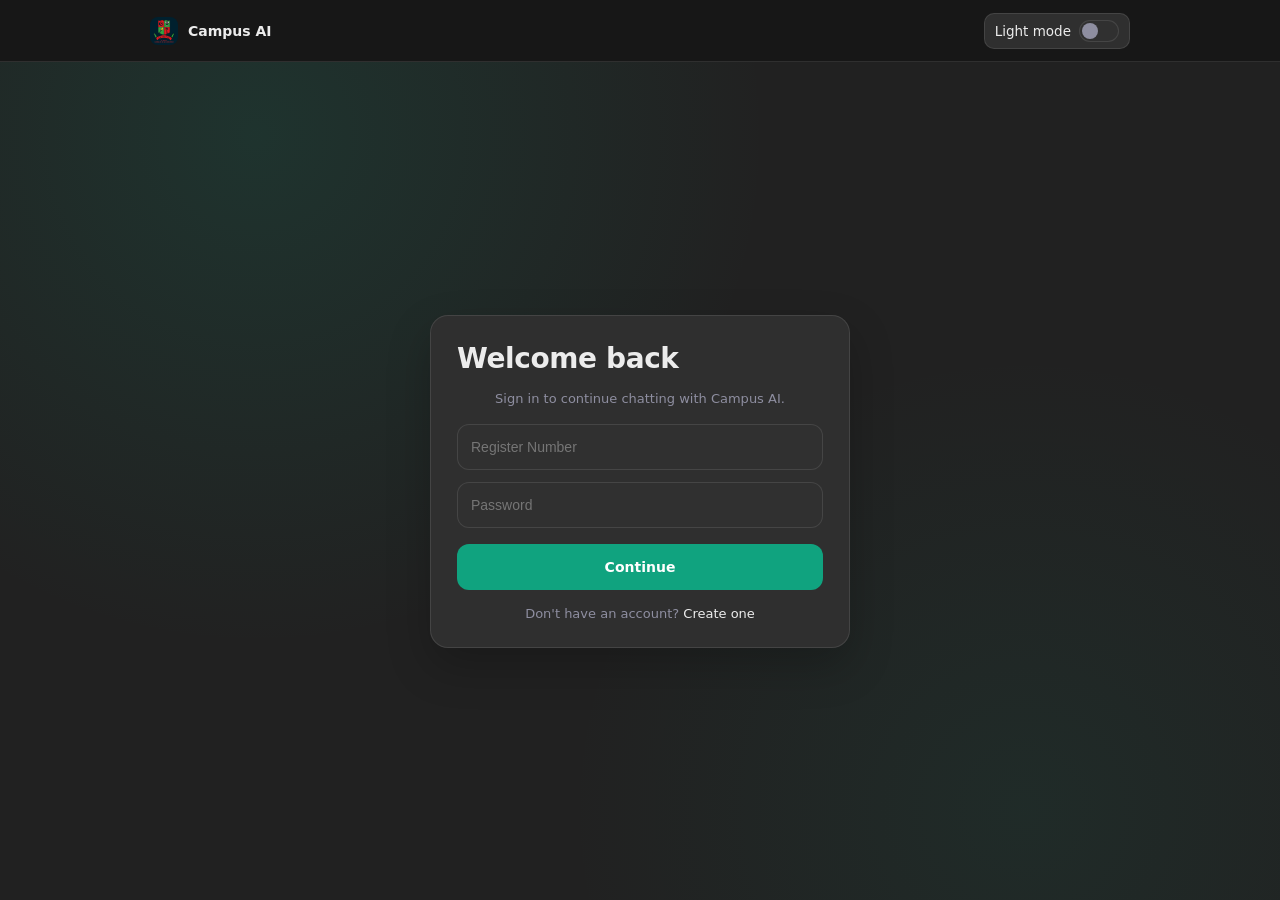
==== admin.html @ 71eab0e8 "Add files via upload" ====
<!DOCTYPE html>
<html lang="en" data-theme="dark">
<head>
  <meta charset="UTF-8" />
  <meta name="viewport" content="width=device-width, initial-scale=1.0" />
  <meta name="theme-color" id="theme-color-meta" content="#212121" />
  <title>Admin - Campus AI</title>
  <link rel="icon" href="clg_logo.png" type="image/png" />
  <link rel="stylesheet" href="style.css" />
  <link rel="stylesheet" href="auth.css" />
  <style>
    .admin-wrap { max-width: 960px; margin: 0 auto; padding: 1rem 1.5rem 3rem; }
    .admin-nav { display: flex; flex-wrap: wrap; gap: 0.5rem; margin: 1rem 0 1.5rem; }
    .admin-nav button { padding: 0.45rem 0.85rem; border-radius: 8px; border: 1px solid var(--border, #444); background: var(--bg-elevated, #2a2a2a); color: inherit; cursor: pointer; }
    .admin-nav button.active { border-color: var(--accent, #6cf); }
    .panel { display: none; }
    .panel.active { display: block; }
    .admin-wrap table { width: 100%; border-collapse: collapse; font-size: 0.9rem; }
    .admin-wrap th, .admin-wrap td { border: 1px solid var(--border, #444); padding: 0.35rem 0.5rem; text-align: left; }
    .admin-wrap textarea { width: 100%; min-height: 220px; font-family: ui-monospace, monospace; font-size: 0.8rem; }
    .row-actions { display: flex; gap: 0.35rem; flex-wrap: wrap; }
    .row-actions button { font-size: 0.75rem; padding: 0.25rem 0.5rem; }
    .stat-grid { display: grid; grid-template-columns: repeat(auto-fill, minmax(140px, 1fr)); gap: 0.75rem; margin: 1rem 0; }
    .stat-card { padding: 0.75rem; border-radius: 8px; border: 1px solid var(--border, #444); }
    .muted { opacity: 0.85; font-size: 0.85rem; }
  </style>
</head>
<body class="auth-page">
  <header class="auth-topbar">
    <div class="auth-topbar-inner">
      <div class="auth-brand">
        <img src="clg_logo.png" alt="" onerror="this.style.display='none'" />
        <span>Campus AI — Admin</span>
      </div>
      <div class="dd-row">
        <button type="button" id="logout-btn" class="auth-link-btn" style="background:transparent;border:1px solid var(--border,#444);color:inherit;padding:0.35rem 0.75rem;border-radius:8px;cursor:pointer;">Log out</button>
      </div>
    </div>
  </header>

  <main class="admin-wrap">
    <p class="muted">Manage students, semesters, academic calendar (day order / holidays), and timetable text stored in Postgres.</p>

    <nav class="admin-nav" id="admin-nav">
      <button type="button" data-panel="dash" class="active">Dashboard</button>
      <button type="button" data-panel="students">Students</button>
      <button type="button" data-panel="semesters">Semesters</button>
      <button type="button" data-panel="calendar">Calendar</button>
      <button type="button" data-panel="timetable">Timetable</button>
    </nav>

    <section id="panel-dash" class="panel active">
      <h2>Dashboard</h2>
      <div class="stat-grid" id="stats-grid"></div>
      <p class="muted" id="stats-err"></p>
    </section>

    <section id="panel-students" class="panel">
      <h2>Students</h2>
      <input type="search" id="student-q" placeholder="Search register no / name / dept" style="width:100%;max-width:320px;margin:0.5rem 0;padding:0.5rem;" />
      <button type="button" id="student-search-btn">Search</button>
      <div style="overflow-x:auto;margin-top:0.75rem;">
        <table id="students-table"><thead><tr><th>ID</th><th>Reg</th><th>Name</th><th>Dept</th><th>Yr</th><th>Active</th><th>Actions</th></tr></thead><tbody></tbody></table>
      </div>
    </section>

    <section id="panel-semesters" class="panel">
      <h2>Semesters</h2>
      <form id="semester-form" style="display:grid;gap:0.5rem;max-width:420px;margin:0.75rem 0;">
        <input name="name" placeholder="Name" required />
        <input name="start_date" type="date" required />
        <input name="start_day_order" type="number" min="1" max="6" placeholder="Start day order (1–6)" required />
        <input name="total_day_orders" type="number" min="1" max="10" value="6" />
        <button type="submit">Add semester</button>
      </form>
      <div style="overflow-x:auto;">
        <table id="semesters-table"><thead><tr><th>ID</th><th>Name</th><th>Start</th><th>DO start</th><th>Total</th><th></th></tr></thead><tbody></tbody></table>
      </div>
    </section>

    <section id="panel-calendar" class="panel">
      <h2>Calendar overrides</h2>
      <p class="muted">Rows here override <code>rr.txt</code> for that date. Use holidays and day orders 1–6.</p>
      <div style="display:flex;flex-wrap:wrap;gap:0.5rem;align-items:end;margin:0.75rem 0;">
        <label>From <input type="date" id="cal-from" /></label>
        <label>To <input type="date" id="cal-to" /></label>
        <button type="button" id="cal-load">Load range</button>
      </div>
      <div style="overflow-x:auto;">
        <table id="calendar-table"><thead><tr><th>Date</th><th>Holiday</th><th>Day order</th><th>Note</th><th></th></tr></thead><tbody></tbody></table>
      </div>
      <h3>Add / update day</h3>
      <form id="cal-one-form" style="display:grid;gap:0.5rem;max-width:420px;">
        <input name="entry_date" type="date" required />
        <label><input type="checkbox" name="is_holiday" /> Holiday (no day order)</label>
        <input name="day_order" type="number" min="1" max="6" placeholder="Day order 1–6 if not holiday" />
        <input name="note" placeholder="Note (optional)" />
        <button type="submit">Save day</button>
      </form>
    </section>

    <section id="panel-timetable" class="panel">
      <h2>Timetable document</h2>
      <p class="muted">Large text used for chatbot timetable chunks (stored in DB). Leave empty to fall back to server <code>rr.txt</code> file.</p>
      <button type="button" id="tt-load">Load current</button>
      <textarea id="tt-body" style="margin-top:0.75rem;"></textarea>
      <button type="button" id="tt-save" style="margin-top:0.5rem;">Save timetable</button>
      <p class="muted" id="tt-msg"></p>
    </section>
  </main>

  <script src="admin.js"></script>
</body>
</html>
---- style.css ----
/* Campus AI - full ChatGPT-inspired theme */
:root {
  --font: -apple-system, BlinkMacSystemFont, "Segoe UI", system-ui, Helvetica, Arial, sans-serif;
  --bg: #212121;
  --bg-header: #171717;
  --bg-panel: #2f2f2f;
  --bg-panel-2: #303030;
  --bg-chip: #2b2b2b;
  --bg-hover: rgba(255, 255, 255, 0.08);
  --bg-err: rgba(239, 68, 68, 0.1);
  --tx: #ececec;
  --tx-2: #b4b4b4;
  --tx-3: #8e8ea0;
  --bd: rgba(255, 255, 255, 0.1);
  --bd-strong: rgba(255, 255, 255, 0.16);
  --ac: #10a37f;
  --ac-h: #0d8f6e;
  --ac-glow: rgba(16, 163, 127, 0.2);
  --header-h: 56px;
  --chat-max: 760px;
  --ease: cubic-bezier(0.4, 0, 0.2, 1);
}

[data-theme="light"] {
  --bg: #f7f7f8;
  --bg-header: #ffffff;
  --bg-panel: #ffffff;
  --bg-panel-2: #f4f4f5;
  --bg-chip: #efeff1;
  --bg-hover: rgba(0, 0, 0, 0.06);
  --bg-err: rgba(239, 68, 68, 0.08);
  --tx: #111111;
  --tx-2: #4f4f5f;
  --tx-3: #6e6e80;
  --bd: rgba(0, 0, 0, 0.1);
  --bd-strong: rgba(0, 0, 0, 0.16);
}

*,
*::before,
*::after {
  box-sizing: border-box;
  margin: 0;
  padding: 0;
}

html,
body {
  height: 100%;
  background: var(--bg);
}

body {
  font-family: var(--font);
  color: var(--tx);
  overflow: hidden;
  -webkit-font-smoothing: antialiased;
  -webkit-tap-highlight-color: transparent;
}

button {
  border: none;
  background: none;
  color: inherit;
  cursor: pointer;
  font-family: inherit;
}

img {
  display: block;
}

textarea {
  font-family: inherit;
}

#splash {
  position: fixed;
  inset: 0;
  z-index: 9999;
  display: grid;
  place-items: center;
  background: var(--bg);
  transition: opacity 0.35s var(--ease), visibility 0.35s var(--ease);
}

#splash.gone {
  opacity: 0;
  visibility: hidden;
  pointer-events: none;
}

.splash-body {
  display: flex;
  flex-direction: column;
  align-items: center;
  gap: 8px;
}

.splash-logo-wrap {
  position: relative;
  width: 68px;
  height: 68px;
  display: grid;
  place-items: center;
}

.splash-logo {
  width: 46px;
  height: 46px;
  border-radius: 12px;
}

.splash-ring {
  position: absolute;
  inset: 0;
  border-radius: 999px;
  border: 2px solid transparent;
  border-top-color: var(--ac);
  animation: spin 1s linear infinite;
}

@keyframes spin {
  to { transform: rotate(360deg); }
}

.splash-title { font-size: 18px; font-weight: 700; }
.splash-sub { font-size: 13px; color: var(--tx-3); }

.app {
  display: flex;
  flex-direction: column;
  height: 100dvh;
}

.header {
  height: calc(var(--header-h) + env(safe-area-inset-top, 0px));
  padding: env(safe-area-inset-top, 0px) 12px 0;
  border-bottom: 1px solid var(--bd);
  background: var(--bg-header);
  display: flex;
  align-items: center;
  justify-content: space-between;
  position: relative;
}

.header-brand {
  position: absolute;
  left: 50%;
  transform: translateX(-50%);
  display: flex;
  align-items: center;
  gap: 10px;
}

.header-logo {
  width: 30px;
  height: 30px;
  border-radius: 9px;
  object-fit: cover;
}

.header-title { font-size: 14px; font-weight: 700; line-height: 1.1; }
.header-sub { font-size: 11px; color: var(--tx-3); }

.header-actions {
  margin-left: auto;
  display: flex;
  align-items: center;
  gap: 4px;
}

.hdr-btn {
  width: 36px;
  height: 36px;
  border-radius: 10px;
  color: var(--tx-2);
  display: grid;
  place-items: center;
  transition: background 0.16s var(--ease), color 0.16s var(--ease);
}

.hdr-btn:hover { background: var(--bg-hover); color: var(--tx); }

.hdr-menu-btn {
  flex-direction: column;
  gap: 4px;
  padding: 8px;
}

.hbg {
  display: block;
  width: 18px;
  height: 2px;
  border-radius: 4px;
  background: currentColor;
  transition: transform 0.2s var(--ease), opacity 0.2s var(--ease);
}

.hdr-menu-btn.open .hbg:nth-child(1) { transform: translateY(6px) rotate(45deg); }
.hdr-menu-btn.open .hbg:nth-child(2) { opacity: 0; }
.hdr-menu-btn.open .hbg:nth-child(3) { transform: translateY(-6px) rotate(-45deg); }

.dropdown {
  position: absolute;
  top: calc(100% + 8px);
  right: 10px;
  width: 230px;
  background: var(--bg-panel);
  border: 1px solid var(--bd);
  border-radius: 14px;
  padding: 6px;
  opacity: 0;
  visibility: hidden;
  transform: translateY(-8px) scale(0.98);
  transition: opacity 0.16s var(--ease), transform 0.16s var(--ease), visibility 0.16s var(--ease);
  z-index: 20;
}

.dropdown.open {
  opacity: 1;
  visibility: visible;
  transform: translateY(0) scale(1);
}

.dd-row,
.dd-btn {
  width: 100%;
  border-radius: 10px;
  padding: 10px 12px;
  display: flex;
  align-items: center;
  justify-content: space-between;
  gap: 8px;
  font-size: 13.5px;
}

.dd-btn { color: var(--tx-2); justify-content: flex-start; }
.dd-btn:hover,
.dd-row:hover { background: var(--bg-hover); color: var(--tx); }

.dd-row-left {
  display: flex;
  align-items: center;
  gap: 8px;
}

.dd-sep {
  height: 1px;
  background: var(--bd);
  margin: 4px 0;
}

.toggle { cursor: pointer; }
.toggle input { display: none; }
.toggle-track {
  width: 40px;
  height: 22px;
  border-radius: 999px;
  background: var(--bg-panel-2);
  border: 1px solid var(--bd);
  position: relative;
  display: block;
}

.toggle-thumb {
  width: 16px;
  height: 16px;
  border-radius: 999px;
  background: var(--tx-3);
  position: absolute;
  top: 2px;
  left: 2px;
  transition: transform 0.2s var(--ease), background 0.2s var(--ease);
}

.toggle input:checked + .toggle-track {
  background: var(--ac);
  border-color: var(--ac);
}

.toggle input:checked + .toggle-track .toggle-thumb {
  transform: translateX(18px);
  background: #fff;
}

.click-away {
  position: fixed;
  inset: 0;
  display: none;
}

.click-away.on { display: block; }

.chat {
  flex: 1;
  overflow-y: auto;
  padding: 26px 16px 14px;
}

.chat-col {
  width: 100%;
  max-width: var(--chat-max);
  margin: 0 auto;
}

.welcome {
  min-height: 100%;
  display: flex;
  flex-direction: column;
  align-items: center;
  justify-content: center;
  text-align: center;
  padding: 20px 12px 48px;
}

.wlc-icon {
  width: 62px;
  height: 62px;
  border-radius: 16px;
  overflow: hidden;
  border: 1px solid var(--bd);
  margin-bottom: 16px;
}

.wlc-icon img {
  width: 100%;
  height: 100%;
  object-fit: cover;
}

.wlc-heading {
  font-size: 30px;
  letter-spacing: -0.3px;
  margin-bottom: 10px;
}

.wlc-body {
  color: var(--tx-3);
  max-width: 520px;
  margin-bottom: 26px;
}

.chips {
  display: flex;
  flex-wrap: wrap;
  justify-content: center;
  gap: 8px;
  max-width: 600px;
}

.chip {
  border: 1px solid var(--bd);
  background: var(--bg-chip);
  color: var(--tx-2);
  border-radius: 999px;
  padding: 8px 14px;
  font-size: 13px;
}

.chip:hover {
  background: var(--bg-panel-2);
  color: var(--tx);
}

.msg-wrap {
  display: flex;
  flex-direction: column;
  margin: 0 auto 20px;
}

.msg-wrap.bot { align-items: flex-start; }
.msg-wrap.user { align-items: flex-end; }

.bot-row {
  display: flex;
  gap: 12px;
  width: min(100%, 720px);
}

.bot-av {
  width: 28px;
  height: 28px;
  border-radius: 8px;
  border: 1px solid rgba(16, 163, 127, 0.34);
  background: rgba(16, 163, 127, 0.14);
  display: grid;
  place-items: center;
  overflow: hidden;
  flex-shrink: 0;
  margin-top: 2px;
}

.bot-av img {
  width: 100%;
  height: 100%;
  object-fit: cover;
}

.bot-av-icon { color: var(--ac); }

.bubble {
  font-size: 15px;
  line-height: 1.7;
  white-space: pre-wrap;
  word-wrap: break-word;
}

.msg-wrap.bot .bubble {
  max-width: 100%;
  color: var(--tx);
}

.msg-wrap.user .bubble {
  max-width: min(78%, 720px);
  border: 1px solid var(--bd);
  background: var(--bg-panel);
  border-radius: 16px;
  border-bottom-right-radius: 6px;
  padding: 11px 14px;
}

.msg-time {
  font-size: 11px;
  color: var(--tx-3);
  margin-top: 4px;
}

.msg-wrap.bot .msg-time { margin-left: 40px; }

.typing-wrap {
  display: flex;
  gap: 10px;
}

.typing-dots {
  display: flex;
  align-items: center;
  gap: 6px;
  padding: 10px 2px;
}

.td {
  width: 6px;
  height: 6px;
  border-radius: 999px;
  background: var(--tx-3);
  animation: td 1.1s ease-in-out infinite;
}

.td:nth-child(2) { animation-delay: 0.15s; }
.td:nth-child(3) { animation-delay: 0.3s; }

@keyframes td {
  0%, 100% { transform: translateY(0); opacity: 0.5; }
  50% { transform: translateY(-5px); opacity: 1; }
}

.err-bubble {
  border: 1px solid rgba(239, 68, 68, 0.28);
  background: var(--bg-err);
  border-radius: 14px;
  padding: 10px 12px;
}

.err-text {
  color: #ff9a9a;
  font-size: 13px;
  margin-bottom: 7px;
}

.retry-btn {
  font-size: 12px;
  border: 1px solid var(--bd);
  border-radius: 999px;
  padding: 5px 10px;
  display: inline-flex;
  align-items: center;
  gap: 6px;
  color: var(--tx-2);
}

.retry-btn:hover { color: var(--tx); background: var(--bg-hover); }

.footer {
  border-top: 1px solid var(--bd);
  padding: 12px 16px;
  padding-bottom: max(12px, env(safe-area-inset-bottom, 12px));
  background: linear-gradient(180deg, transparent 0%, rgba(0, 0, 0, 0.06) 100%), var(--bg);
}

.input-shell {
  max-width: var(--chat-max);
  margin: 0 auto;
  border: 1px solid var(--bd-strong);
  border-radius: 16px;
  background: var(--bg-panel);
  display: flex;
  align-items: flex-end;
  gap: 6px;
  padding: 8px 8px 8px 12px;
  transition: border-color 0.16s var(--ease), box-shadow 0.16s var(--ease);
}

.input-shell:focus-within {
  border-color: rgba(16, 163, 127, 0.5);
  box-shadow: 0 0 0 3px var(--ac-glow);
}

#msg {
  flex: 1;
  resize: none;
  border: none;
  outline: none;
  background: transparent;
  color: var(--tx);
  min-height: 24px;
  max-height: 180px;
  line-height: 1.5;
  padding: 4px 0;
}

#msg::placeholder { color: var(--tx-3); }

.inp-btn {
  width: 34px;
  height: 34px;
  border-radius: 10px;
  display: grid;
  place-items: center;
}

.mic-btn { color: var(--tx-3); }
.mic-btn:hover { color: var(--tx); background: var(--bg-hover); }
.mic-btn.on { color: #ef4444; }

.send-btn {
  background: var(--ac);
  color: #fff;
}

.send-btn:hover:not(:disabled) { background: var(--ac-h); }

.send-btn:disabled {
  background: var(--bg-chip);
  color: var(--tx-3);
  cursor: not-allowed;
}

.footer-note {
  max-width: var(--chat-max);
  margin: 8px auto 0;
  text-align: center;
  font-size: 11px;
  color: var(--tx-3);
}

@media (max-width: 820px) {
  .header-brand {
    position: static;
    transform: none;
    margin-left: 6px;
  }
  .wlc-heading { font-size: 24px; }
  .msg-wrap.user .bubble { max-width: 88%; }
}
---- auth.css ----
.auth-page {
  display: flex;
  flex-direction: column;
  min-height: 100dvh;
  background:
    radial-gradient(circle at 20% 15%, rgba(16, 163, 127, 0.14), transparent 40%),
    radial-gradient(circle at 80% 90%, rgba(16, 163, 127, 0.08), transparent 35%),
    var(--bg);
}

.auth-topbar {
  height: 62px;
  border-bottom: 1px solid var(--bd);
  background: var(--bg-header);
  display: flex;
  align-items: center;
  padding: 0 16px;
}

.auth-topbar-inner {
  width: 100%;
  max-width: 980px;
  margin: 0 auto;
  display: flex;
  align-items: center;
  justify-content: space-between;
}

.auth-topbar .dd-row {
  width: auto;
  padding: 6px 10px;
  border: 1px solid var(--bd);
  background: var(--bg-panel);
}

.auth-brand {
  display: flex;
  align-items: center;
  gap: 10px;
  font-size: 14px;
  font-weight: 700;
}

.auth-brand img {
  width: 28px;
  height: 28px;
  border-radius: 8px;
  object-fit: cover;
}

.auth-container {
  flex: 1;
  display: grid;
  place-items: center;
  padding: 28px 16px;
}

.auth-box {
  width: 100%;
  max-width: 420px;
  border: 1px solid var(--bd);
  border-radius: 18px;
  background: var(--bg-panel);
  backdrop-filter: blur(6px);
  padding: 26px;
  box-shadow: 0 18px 44px rgba(0, 0, 0, 0.22);
}

.auth-box h2 {
  font-size: 28px;
  letter-spacing: -0.4px;
  margin-bottom: 6px;
}

.auth-sub {
  color: var(--tx-3);
  margin-bottom: 18px;
  font-size: 14px;
}

.auth-box form {
  display: grid;
  gap: 12px;
}

.auth-box input {
  width: 100%;
  background: var(--bg-panel-2);
  border: 1px solid var(--bd);
  color: var(--tx);
  border-radius: 12px;
  height: 46px;
  padding: 0 13px;
  font-size: 14px;
}

.auth-box input:focus {
  outline: none;
  border-color: rgba(16, 163, 127, 0.62);
  box-shadow: 0 0 0 3px var(--ac-glow);
}

.auth-box button {
  margin-top: 4px;
  height: 46px;
  border-radius: 12px;
  background: var(--ac);
  color: #fff;
  font-weight: 600;
  font-size: 14px;
}

.auth-box button:hover { background: var(--ac-h); }

.auth-box p {
  margin-top: 16px;
  text-align: center;
  font-size: 13px;
  color: var(--tx-3);
}

.auth-box a {
  color: var(--tx);
  text-decoration: none;
}

.auth-box a:hover { text-decoration: underline; }

@media (max-width: 560px) {
  .auth-box {
    padding: 20px;
    border-radius: 16px;
  }
  .auth-box h2 { font-size: 24px; }
}
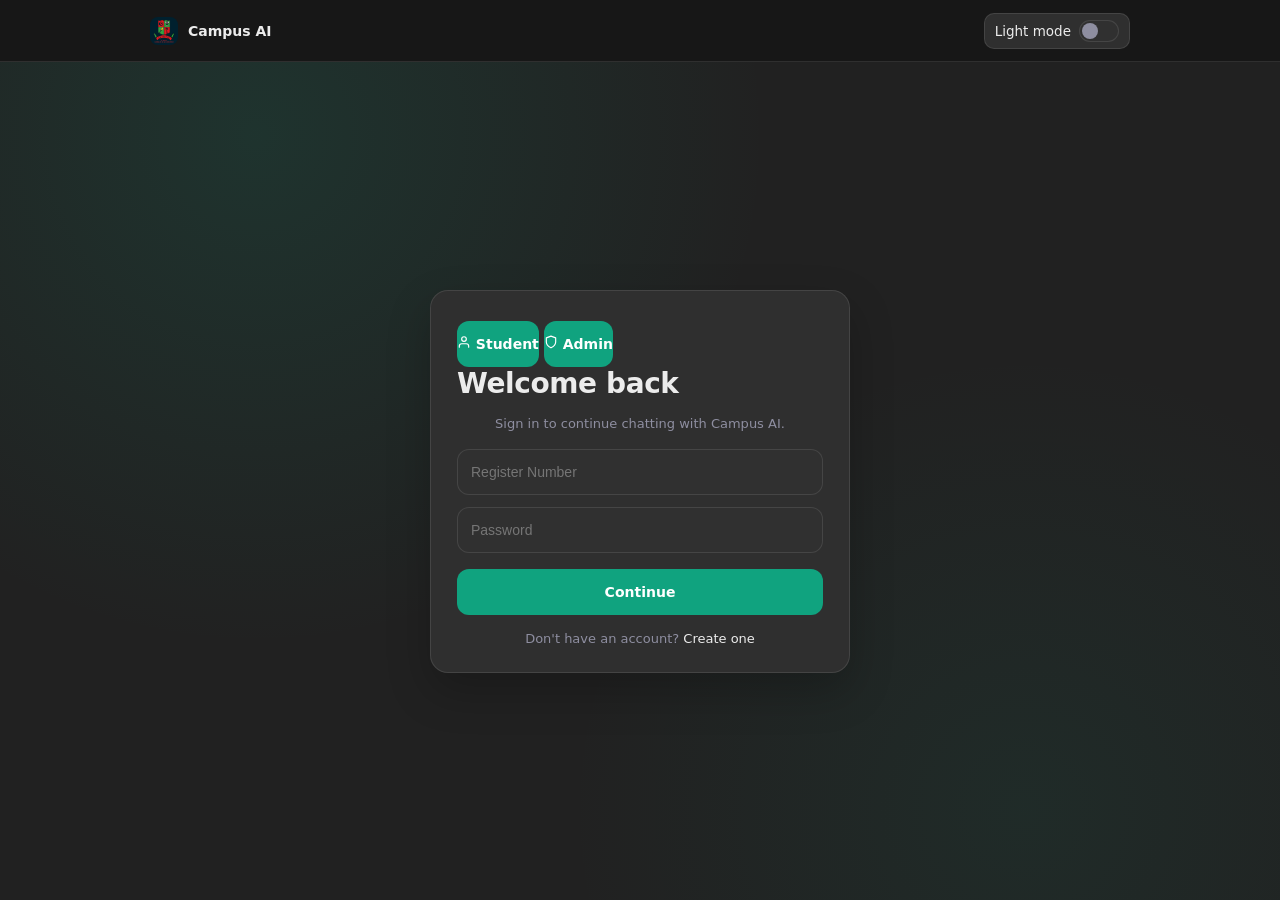
==== commit 17ac8bfb: "Add files via upload" ====
--- a/admin.html
+++ b/admin.html
@@ -1,114 +1,320 @@
-<!DOCTYPE html>
-<html lang="en" data-theme="dark">
-<head>
-  <meta charset="UTF-8" />
-  <meta name="viewport" content="width=device-width, initial-scale=1.0" />
-  <meta name="theme-color" id="theme-color-meta" content="#212121" />
-  <title>Admin - Campus AI</title>
-  <link rel="icon" href="clg_logo.png" type="image/png" />
-  <link rel="stylesheet" href="style.css" />
-  <link rel="stylesheet" href="auth.css" />
-  <style>
-    .admin-wrap { max-width: 960px; margin: 0 auto; padding: 1rem 1.5rem 3rem; }
-    .admin-nav { display: flex; flex-wrap: wrap; gap: 0.5rem; margin: 1rem 0 1.5rem; }
-    .admin-nav button { padding: 0.45rem 0.85rem; border-radius: 8px; border: 1px solid var(--border, #444); background: var(--bg-elevated, #2a2a2a); color: inherit; cursor: pointer; }
-    .admin-nav button.active { border-color: var(--accent, #6cf); }
-    .panel { display: none; }
-    .panel.active { display: block; }
-    .admin-wrap table { width: 100%; border-collapse: collapse; font-size: 0.9rem; }
-    .admin-wrap th, .admin-wrap td { border: 1px solid var(--border, #444); padding: 0.35rem 0.5rem; text-align: left; }
-    .admin-wrap textarea { width: 100%; min-height: 220px; font-family: ui-monospace, monospace; font-size: 0.8rem; }
-    .row-actions { display: flex; gap: 0.35rem; flex-wrap: wrap; }
-    .row-actions button { font-size: 0.75rem; padding: 0.25rem 0.5rem; }
-    .stat-grid { display: grid; grid-template-columns: repeat(auto-fill, minmax(140px, 1fr)); gap: 0.75rem; margin: 1rem 0; }
-    .stat-card { padding: 0.75rem; border-radius: 8px; border: 1px solid var(--border, #444); }
-    .muted { opacity: 0.85; font-size: 0.85rem; }
-  </style>
-</head>
-<body class="auth-page">
-  <header class="auth-topbar">
-    <div class="auth-topbar-inner">
-      <div class="auth-brand">
-        <img src="clg_logo.png" alt="" onerror="this.style.display='none'" />
-        <span>Campus AI — Admin</span>
-      </div>
-      <div class="dd-row">
-        <button type="button" id="logout-btn" class="auth-link-btn" style="background:transparent;border:1px solid var(--border,#444);color:inherit;padding:0.35rem 0.75rem;border-radius:8px;cursor:pointer;">Log out</button>
-      </div>
-    </div>
-  </header>
-
-  <main class="admin-wrap">
-    <p class="muted">Manage students, semesters, academic calendar (day order / holidays), and timetable text stored in Postgres.</p>
-
-    <nav class="admin-nav" id="admin-nav">
-      <button type="button" data-panel="dash" class="active">Dashboard</button>
-      <button type="button" data-panel="students">Students</button>
-      <button type="button" data-panel="semesters">Semesters</button>
-      <button type="button" data-panel="calendar">Calendar</button>
-      <button type="button" data-panel="timetable">Timetable</button>
-    </nav>
-
-    <section id="panel-dash" class="panel active">
-      <h2>Dashboard</h2>
-      <div class="stat-grid" id="stats-grid"></div>
-      <p class="muted" id="stats-err"></p>
-    </section>
-
-    <section id="panel-students" class="panel">
-      <h2>Students</h2>
-      <input type="search" id="student-q" placeholder="Search register no / name / dept" style="width:100%;max-width:320px;margin:0.5rem 0;padding:0.5rem;" />
-      <button type="button" id="student-search-btn">Search</button>
-      <div style="overflow-x:auto;margin-top:0.75rem;">
-        <table id="students-table"><thead><tr><th>ID</th><th>Reg</th><th>Name</th><th>Dept</th><th>Yr</th><th>Active</th><th>Actions</th></tr></thead><tbody></tbody></table>
-      </div>
-    </section>
-
-    <section id="panel-semesters" class="panel">
-      <h2>Semesters</h2>
-      <form id="semester-form" style="display:grid;gap:0.5rem;max-width:420px;margin:0.75rem 0;">
-        <input name="name" placeholder="Name" required />
-        <input name="start_date" type="date" required />
-        <input name="start_day_order" type="number" min="1" max="6" placeholder="Start day order (1–6)" required />
-        <input name="total_day_orders" type="number" min="1" max="10" value="6" />
-        <button type="submit">Add semester</button>
-      </form>
-      <div style="overflow-x:auto;">
-        <table id="semesters-table"><thead><tr><th>ID</th><th>Name</th><th>Start</th><th>DO start</th><th>Total</th><th></th></tr></thead><tbody></tbody></table>
-      </div>
-    </section>
-
-    <section id="panel-calendar" class="panel">
-      <h2>Calendar overrides</h2>
-      <p class="muted">Rows here override <code>rr.txt</code> for that date. Use holidays and day orders 1–6.</p>
-      <div style="display:flex;flex-wrap:wrap;gap:0.5rem;align-items:end;margin:0.75rem 0;">
-        <label>From <input type="date" id="cal-from" /></label>
-        <label>To <input type="date" id="cal-to" /></label>
-        <button type="button" id="cal-load">Load range</button>
-      </div>
-      <div style="overflow-x:auto;">
-        <table id="calendar-table"><thead><tr><th>Date</th><th>Holiday</th><th>Day order</th><th>Note</th><th></th></tr></thead><tbody></tbody></table>
-      </div>
-      <h3>Add / update day</h3>
-      <form id="cal-one-form" style="display:grid;gap:0.5rem;max-width:420px;">
-        <input name="entry_date" type="date" required />
-        <label><input type="checkbox" name="is_holiday" /> Holiday (no day order)</label>
-        <input name="day_order" type="number" min="1" max="6" placeholder="Day order 1–6 if not holiday" />
-        <input name="note" placeholder="Note (optional)" />
-        <button type="submit">Save day</button>
-      </form>
-    </section>
-
-    <section id="panel-timetable" class="panel">
-      <h2>Timetable document</h2>
-      <p class="muted">Large text used for chatbot timetable chunks (stored in DB). Leave empty to fall back to server <code>rr.txt</code> file.</p>
-      <button type="button" id="tt-load">Load current</button>
-      <textarea id="tt-body" style="margin-top:0.75rem;"></textarea>
-      <button type="button" id="tt-save" style="margin-top:0.5rem;">Save timetable</button>
-      <p class="muted" id="tt-msg"></p>
-    </section>
-  </main>
-
-  <script src="admin.js"></script>
-</body>
-</html>
+<!DOCTYPE html>
+<html lang="en" data-theme="dark">
+<head>
+  <meta charset="UTF-8" />
+  <meta name="viewport" content="width=device-width, initial-scale=1.0" />
+  <meta name="theme-color" content="#0f0f0f" />
+  <title>Admin Panel — Campus AI</title>
+  <link rel="icon" href="clg_logo.png" type="image/png" />
+  <link rel="stylesheet" href="admin.css" />
+</head>
+<body>
+
+  <!-- ── SIDEBAR ── -->
+  <aside class="sidebar" id="sidebar">
+    <div class="sidebar-brand">
+      <img src="clg_logo.png" alt="" onerror="this.style.display='none'" />
+      <div>
+        <span class="brand-name">Campus AI</span>
+        <span class="brand-role">Admin Panel</span>
+      </div>
+    </div>
+
+    <nav class="sidebar-nav">
+      <button class="nav-item active" data-tab="day-orders">
+        <svg width="16" height="16" viewBox="0 0 24 24" fill="none" stroke="currentColor" stroke-width="2" stroke-linecap="round" stroke-linejoin="round"><rect x="3" y="4" width="18" height="18" rx="2"/><line x1="16" y1="2" x2="16" y2="6"/><line x1="8" y1="2" x2="8" y2="6"/><line x1="3" y1="10" x2="21" y2="10"/></svg>
+        Day Orders
+      </button>
+      <button class="nav-item" data-tab="timetable">
+        <svg width="16" height="16" viewBox="0 0 24 24" fill="none" stroke="currentColor" stroke-width="2" stroke-linecap="round" stroke-linejoin="round"><path d="M14 2H6a2 2 0 0 0-2 2v16a2 2 0 0 0 2 2h12a2 2 0 0 0 2-2V8z"/><polyline points="14 2 14 8 20 8"/><line x1="16" y1="13" x2="8" y2="13"/><line x1="16" y1="17" x2="8" y2="17"/><polyline points="10 9 9 9 8 9"/></svg>
+        Timetable
+      </button>
+      <button class="nav-item" data-tab="announcements">
+        <svg width="16" height="16" viewBox="0 0 24 24" fill="none" stroke="currentColor" stroke-width="2" stroke-linecap="round" stroke-linejoin="round"><path d="M18 8A6 6 0 0 0 6 8c0 7-3 9-3 9h18s-3-2-3-9"/><path d="M13.73 21a2 2 0 0 1-3.46 0"/></svg>
+        Announcements
+      </button>
+      <button class="nav-item" data-tab="students">
+        <svg width="16" height="16" viewBox="0 0 24 24" fill="none" stroke="currentColor" stroke-width="2" stroke-linecap="round" stroke-linejoin="round"><path d="M17 21v-2a4 4 0 0 0-4-4H5a4 4 0 0 0-4 4v2"/><circle cx="9" cy="7" r="4"/><path d="M23 21v-2a4 4 0 0 0-3-3.87"/><path d="M16 3.13a4 4 0 0 1 0 7.75"/></svg>
+        Students
+      </button>
+    </nav>
+
+    <div class="sidebar-footer">
+      <span id="admin-name-display">Admin</span>
+      <button class="logout-btn" onclick="logout()">
+        <svg width="14" height="14" viewBox="0 0 24 24" fill="none" stroke="currentColor" stroke-width="2" stroke-linecap="round" stroke-linejoin="round"><path d="M9 21H5a2 2 0 0 1-2-2V5a2 2 0 0 1 2-2h4"/><polyline points="16 17 21 12 16 7"/><line x1="21" y1="12" x2="9" y2="12"/></svg>
+        Logout
+      </button>
+    </div>
+  </aside>
+
+  <!-- ── MAIN ── -->
+  <main class="main-content">
+
+    <!-- Mobile header -->
+    <header class="mobile-header">
+      <button class="hamburger" id="hamburger" onclick="toggleSidebar()">
+        <span></span><span></span><span></span>
+      </button>
+      <span>Campus AI Admin</span>
+    </header>
+
+    <!-- ══════════════════════════════════
+         TAB: DAY ORDERS
+    ══════════════════════════════════ -->
+    <section class="tab-panel active" id="tab-day-orders">
+      <div class="panel-header">
+        <div>
+          <h1 class="panel-title">Day Order Overrides</h1>
+          <p class="panel-sub">Override the day order for any date — set it to Holiday (0) or a specific order (1–6).</p>
+        </div>
+        <button class="btn btn-primary" onclick="openDOModal()">+ Add Override</button>
+      </div>
+
+      <div class="card">
+        <div class="card-body">
+          <div id="do-loading" class="loading-row">Loading...</div>
+          <table class="data-table" id="do-table" style="display:none;">
+            <thead>
+              <tr>
+                <th>Date</th>
+                <th>Day</th>
+                <th>Day Order</th>
+                <th>Reason</th>
+                <th>Actions</th>
+              </tr>
+            </thead>
+            <tbody id="do-tbody"></tbody>
+          </table>
+          <div id="do-empty" class="empty-state" style="display:none;">
+            No overrides yet. The system uses the default calendar from rr.txt.
+          </div>
+        </div>
+      </div>
+    </section>
+
+    <!-- ══════════════════════════════════
+         TAB: TIMETABLE
+    ══════════════════════════════════ -->
+    <section class="tab-panel" id="tab-timetable">
+      <div class="panel-header">
+        <div>
+          <h1 class="panel-title">Timetable Editor</h1>
+          <p class="panel-sub">Edit subjects per Year × Day Order × Period. DB entries override rr.txt.</p>
+        </div>
+        <button class="btn btn-primary" onclick="openTTModal()">+ Add / Edit Slot</button>
+      </div>
+
+      <!-- Filters -->
+      <div class="filter-bar">
+        <label>Year
+          <select id="tt-filter-year" onchange="renderTimetable()">
+            <option value="1">Year 1</option>
+            <option value="2">Year 2</option>
+            <option value="3">Year 3</option>
+          </select>
+        </label>
+        <label>Day Order
+          <select id="tt-filter-do" onchange="renderTimetable()">
+            <option value="1">I</option>
+            <option value="2">II</option>
+            <option value="3">III</option>
+            <option value="4">IV</option>
+            <option value="5">V</option>
+            <option value="6">VI</option>
+          </select>
+        </label>
+      </div>
+
+      <div class="card">
+        <div class="card-body">
+          <div id="tt-loading" class="loading-row">Loading...</div>
+          <table class="data-table" id="tt-table" style="display:none;">
+            <thead>
+              <tr>
+                <th>Period</th>
+                <th>Subject</th>
+                <th>Actions</th>
+              </tr>
+            </thead>
+            <tbody id="tt-tbody"></tbody>
+          </table>
+          <div id="tt-empty" class="empty-state" style="display:none;">
+            No DB entries for this filter — the chatbot uses rr.txt for this combination.
+          </div>
+        </div>
+      </div>
+    </section>
+
+    <!-- ══════════════════════════════════
+         TAB: ANNOUNCEMENTS
+    ══════════════════════════════════ -->
+    <section class="tab-panel" id="tab-announcements">
+      <div class="panel-header">
+        <div>
+          <h1 class="panel-title">Announcements</h1>
+          <p class="panel-sub">Active announcements are shown to students in the chatbot.</p>
+        </div>
+        <button class="btn btn-primary" onclick="openAnnModal()">+ New Announcement</button>
+      </div>
+
+      <div class="card">
+        <div class="card-body">
+          <div id="ann-loading" class="loading-row">Loading...</div>
+          <div id="ann-list"></div>
+          <div id="ann-empty" class="empty-state" style="display:none;">No announcements yet.</div>
+        </div>
+      </div>
+    </section>
+
+    <!-- ══════════════════════════════════
+         TAB: STUDENTS
+    ══════════════════════════════════ -->
+    <section class="tab-panel" id="tab-students">
+      <div class="panel-header">
+        <div>
+          <h1 class="panel-title">Registered Students</h1>
+          <p class="panel-sub">All students who have created an account.</p>
+        </div>
+        <input type="search" class="search-input" id="student-search" placeholder="Search by name or reg. no…" oninput="filterStudents()" />
+      </div>
+
+      <div class="card">
+        <div class="card-body">
+          <div id="stu-loading" class="loading-row">Loading...</div>
+          <table class="data-table" id="stu-table" style="display:none;">
+            <thead>
+              <tr>
+                <th>Name</th>
+                <th>Reg. No.</th>
+                <th>Department</th>
+                <th>Year</th>
+                <th>Actions</th>
+              </tr>
+            </thead>
+            <tbody id="stu-tbody"></tbody>
+          </table>
+          <div id="stu-empty" class="empty-state" style="display:none;">No students found.</div>
+        </div>
+      </div>
+    </section>
+
+  </main><!-- /main-content -->
+
+  <!-- ══════════════════════════════════════════════════════════
+       MODALS
+  ══════════════════════════════════════════════════════════ -->
+
+  <!-- Day Order Modal -->
+  <div class="modal-overlay" id="do-modal">
+    <div class="modal">
+      <div class="modal-header">
+        <h2 id="do-modal-title">Add Day Order Override</h2>
+        <button class="modal-close" onclick="closeDOModal()">✕</button>
+      </div>
+      <div class="modal-body">
+        <label>Date <input type="date" id="do-date" /></label>
+        <label>Day Order
+          <select id="do-value">
+            <option value="0">0 — Holiday (no classes)</option>
+            <option value="1">1</option>
+            <option value="2">2</option>
+            <option value="3">3</option>
+            <option value="4">4</option>
+            <option value="5">5</option>
+            <option value="6">6</option>
+          </select>
+        </label>
+        <label>Reason (optional) <input type="text" id="do-reason" placeholder="e.g. Unexpected holiday" /></label>
+      </div>
+      <div class="modal-footer">
+        <button class="btn btn-ghost" onclick="closeDOModal()">Cancel</button>
+        <button class="btn btn-primary" onclick="saveDayOrder()">Save</button>
+      </div>
+    </div>
+  </div>
+
+  <!-- Timetable Modal -->
+  <div class="modal-overlay" id="tt-modal">
+    <div class="modal">
+      <div class="modal-header">
+        <h2>Edit Timetable Slot</h2>
+        <button class="modal-close" onclick="closeTTModal()">✕</button>
+      </div>
+      <div class="modal-body">
+        <label>Year
+          <select id="tt-year">
+            <option value="1">Year 1</option>
+            <option value="2">Year 2</option>
+            <option value="3">Year 3</option>
+          </select>
+        </label>
+        <label>Day Order
+          <select id="tt-do">
+            <option value="1">I</option><option value="2">II</option>
+            <option value="3">III</option><option value="4">IV</option>
+            <option value="5">V</option><option value="6">VI</option>
+          </select>
+        </label>
+        <label>Period
+          <select id="tt-period">
+            <option value="1">1</option><option value="2">2</option>
+            <option value="3">3</option><option value="4">4</option>
+            <option value="5">5</option>
+          </select>
+        </label>
+        <label>Subject <input type="text" id="tt-subject" placeholder="e.g. Python Theory (JM)" /></label>
+      </div>
+      <div class="modal-footer">
+        <button class="btn btn-ghost" onclick="closeTTModal()">Cancel</button>
+        <button class="btn btn-primary" onclick="saveTimetableSlot()">Save</button>
+      </div>
+    </div>
+  </div>
+
+  <!-- Announcement Modal -->
+  <div class="modal-overlay" id="ann-modal">
+    <div class="modal">
+      <div class="modal-header">
+        <h2 id="ann-modal-title">New Announcement</h2>
+        <button class="modal-close" onclick="closeAnnModal()">✕</button>
+      </div>
+      <div class="modal-body">
+        <label>Title <input type="text" id="ann-title" placeholder="Short title" /></label>
+        <label>Body <textarea id="ann-body" rows="4" placeholder="Full announcement text…"></textarea></label>
+        <label class="toggle-label">
+          Active
+          <label class="toggle">
+            <input type="checkbox" id="ann-active" checked />
+            <span class="toggle-track"><span class="toggle-thumb"></span></span>
+          </label>
+        </label>
+        <input type="hidden" id="ann-edit-id" value="" />
+      </div>
+      <div class="modal-footer">
+        <button class="btn btn-ghost" onclick="closeAnnModal()">Cancel</button>
+        <button class="btn btn-primary" onclick="saveAnnouncement()">Save</button>
+      </div>
+    </div>
+  </div>
+
+  <!-- Confirm Delete Modal -->
+  <div class="modal-overlay" id="confirm-modal">
+    <div class="modal modal-sm">
+      <div class="modal-header">
+        <h2>Confirm Delete</h2>
+        <button class="modal-close" onclick="closeConfirm()">✕</button>
+      </div>
+      <div class="modal-body">
+        <p id="confirm-msg">Are you sure?</p>
+      </div>
+      <div class="modal-footer">
+        <button class="btn btn-ghost"   onclick="closeConfirm()">Cancel</button>
+        <button class="btn btn-danger"  id="confirm-ok">Delete</button>
+      </div>
+    </div>
+  </div>
+
+  <script src="admin.js"></script>
+</body>
+</html>
--- a/admin.css
+++ b/admin.css
@@ -0,0 +1,597 @@
+/* ══════════════════════════════════════════════
+   Campus AI — Admin Panel Styles
+   Dark, utilitarian, precise.
+   Font: DM Mono (monospace feel) + DM Sans (UI)
+══════════════════════════════════════════════ */
+
+@import url('https://fonts.googleapis.com/css2?family=DM+Mono:wght@400;500&family=DM+Sans:wght@400;500;600;700&display=swap');
+
+/* ── CSS Variables ─────────────────────────── */
+:root {
+  --bg:          #0f0f0f;
+  --bg-2:        #161616;
+  --bg-3:        #1e1e1e;
+  --bg-4:        #252525;
+  --bd:          rgba(255,255,255,0.08);
+  --bd-hover:    rgba(255,255,255,0.14);
+  --tx:          #e8e8e8;
+  --tx-2:        #999;
+  --tx-3:        #555;
+  --ac:          #10a37f;
+  --ac-dim:      rgba(16,163,127,0.15);
+  --ac-h:        #0d8f6e;
+  --red:         #ef4444;
+  --red-dim:     rgba(239,68,68,0.12);
+  --sidebar-w:   220px;
+  --radius:      10px;
+  --font-ui:     'DM Sans', system-ui, sans-serif;
+  --font-mono:   'DM Mono', 'Courier New', monospace;
+}
+
+[data-theme="light"] {
+  --bg:    #f5f5f5;
+  --bg-2:  #ffffff;
+  --bg-3:  #efefef;
+  --bg-4:  #e5e5e5;
+  --bd:    rgba(0,0,0,0.08);
+  --tx:    #111;
+  --tx-2:  #666;
+  --tx-3:  #aaa;
+}
+
+*, *::before, *::after { box-sizing: border-box; margin: 0; padding: 0; }
+
+html, body {
+  height: 100%;
+  background: var(--bg);
+  color: var(--tx);
+  font-family: var(--font-ui);
+  font-size: 14px;
+  -webkit-font-smoothing: antialiased;
+  overflow: hidden;
+}
+
+button { cursor: pointer; border: none; background: none; font-family: inherit; }
+input, select, textarea { font-family: inherit; }
+img { display: block; }
+
+/* ══════════════════════════════════════════════
+   LAYOUT
+══════════════════════════════════════════════ */
+
+body { display: flex; }
+
+/* ── SIDEBAR ───────────────────────────────── */
+.sidebar {
+  width: var(--sidebar-w);
+  height: 100vh;
+  background: var(--bg-2);
+  border-right: 1px solid var(--bd);
+  display: flex;
+  flex-direction: column;
+  flex-shrink: 0;
+  position: relative;
+  z-index: 100;
+  transition: transform 0.22s ease;
+}
+
+.sidebar-brand {
+  display: flex;
+  align-items: center;
+  gap: 10px;
+  padding: 18px 16px;
+  border-bottom: 1px solid var(--bd);
+}
+
+.sidebar-brand img {
+  width: 30px; height: 30px;
+  border-radius: 8px;
+  object-fit: cover;
+}
+
+.brand-name {
+  display: block;
+  font-size: 13px;
+  font-weight: 700;
+  line-height: 1.2;
+}
+
+.brand-role {
+  display: block;
+  font-size: 10px;
+  color: var(--ac);
+  font-weight: 600;
+  letter-spacing: 0.06em;
+  text-transform: uppercase;
+}
+
+.sidebar-nav {
+  flex: 1;
+  padding: 10px 8px;
+  display: flex;
+  flex-direction: column;
+  gap: 2px;
+}
+
+.nav-item {
+  width: 100%;
+  display: flex;
+  align-items: center;
+  gap: 10px;
+  padding: 9px 10px;
+  border-radius: 8px;
+  color: var(--tx-2);
+  font-size: 13px;
+  font-weight: 500;
+  text-align: left;
+  transition: background 0.14s, color 0.14s;
+}
+
+.nav-item:hover { background: var(--bg-3); color: var(--tx); }
+.nav-item.active { background: var(--ac-dim); color: var(--ac); }
+
+.sidebar-footer {
+  padding: 14px 16px;
+  border-top: 1px solid var(--bd);
+  display: flex;
+  align-items: center;
+  justify-content: space-between;
+  font-size: 12px;
+  color: var(--tx-2);
+}
+
+.logout-btn {
+  display: flex;
+  align-items: center;
+  gap: 5px;
+  font-size: 12px;
+  color: var(--tx-3);
+  padding: 5px 8px;
+  border-radius: 6px;
+  transition: background 0.14s, color 0.14s;
+}
+.logout-btn:hover { background: var(--red-dim); color: var(--red); }
+
+/* ── MAIN CONTENT ──────────────────────────── */
+.main-content {
+  flex: 1;
+  height: 100vh;
+  overflow-y: auto;
+  display: flex;
+  flex-direction: column;
+}
+
+/* Mobile header (hidden on desktop) */
+.mobile-header {
+  display: none;
+  align-items: center;
+  gap: 12px;
+  padding: 14px 16px;
+  background: var(--bg-2);
+  border-bottom: 1px solid var(--bd);
+  font-weight: 600;
+  font-size: 14px;
+  position: sticky;
+  top: 0;
+  z-index: 10;
+}
+
+.hamburger {
+  display: flex;
+  flex-direction: column;
+  gap: 4px;
+  padding: 4px;
+}
+.hamburger span {
+  display: block;
+  width: 18px; height: 2px;
+  border-radius: 2px;
+  background: var(--tx);
+}
+
+/* ── TAB PANELS ────────────────────────────── */
+.tab-panel { display: none; padding: 28px 28px; flex: 1; }
+.tab-panel.active { display: block; }
+
+.panel-header {
+  display: flex;
+  align-items: flex-start;
+  justify-content: space-between;
+  gap: 16px;
+  margin-bottom: 22px;
+  flex-wrap: wrap;
+}
+
+.panel-title { font-size: 20px; font-weight: 700; letter-spacing: -0.3px; }
+.panel-sub { color: var(--tx-2); font-size: 13px; margin-top: 3px; }
+
+/* ══════════════════════════════════════════════
+   COMPONENTS
+══════════════════════════════════════════════ */
+
+/* ── BUTTONS ───────────────────────────────── */
+.btn {
+  display: inline-flex;
+  align-items: center;
+  gap: 6px;
+  padding: 9px 16px;
+  border-radius: 8px;
+  font-size: 13px;
+  font-weight: 600;
+  transition: 0.15s;
+  white-space: nowrap;
+}
+
+.btn-primary  { background: var(--ac);  color: #fff; }
+.btn-primary:hover  { background: var(--ac-h); }
+
+.btn-ghost    { background: var(--bg-3); color: var(--tx-2); border: 1px solid var(--bd); }
+.btn-ghost:hover { background: var(--bg-4); color: var(--tx); }
+
+.btn-danger   { background: var(--red); color: #fff; }
+.btn-danger:hover { background: #dc2626; }
+
+.btn-sm { padding: 5px 10px; font-size: 12px; border-radius: 6px; }
+
+.btn-icon {
+  width: 30px; height: 30px;
+  border-radius: 6px;
+  display: grid; place-items: center;
+  color: var(--tx-2);
+  transition: 0.14s;
+}
+.btn-icon:hover { background: var(--bg-4); color: var(--tx); }
+.btn-icon.danger:hover { background: var(--red-dim); color: var(--red); }
+
+/* ── CARD ──────────────────────────────────── */
+.card {
+  background: var(--bg-2);
+  border: 1px solid var(--bd);
+  border-radius: var(--radius);
+  overflow: hidden;
+}
+
+.card-body { padding: 0; }
+
+/* ── DATA TABLE ────────────────────────────── */
+.data-table {
+  width: 100%;
+  border-collapse: collapse;
+}
+
+.data-table th {
+  text-align: left;
+  padding: 11px 16px;
+  font-size: 11px;
+  font-weight: 600;
+  letter-spacing: 0.06em;
+  text-transform: uppercase;
+  color: var(--tx-3);
+  border-bottom: 1px solid var(--bd);
+  background: var(--bg-3);
+}
+
+.data-table td {
+  padding: 12px 16px;
+  border-bottom: 1px solid var(--bd);
+  font-size: 13px;
+  color: var(--tx);
+  vertical-align: middle;
+}
+
+.data-table tr:last-child td { border-bottom: none; }
+.data-table tr:hover td { background: var(--bg-3); }
+
+.data-table .actions-cell {
+  display: flex;
+  gap: 4px;
+  align-items: center;
+}
+
+/* ── BADGE ─────────────────────────────────── */
+.badge {
+  display: inline-flex;
+  align-items: center;
+  gap: 4px;
+  padding: 3px 8px;
+  border-radius: 999px;
+  font-size: 11px;
+  font-weight: 600;
+}
+
+.badge-green { background: rgba(16,163,127,0.15); color: #10a37f; }
+.badge-red   { background: rgba(239,68,68,0.12);  color: #ef4444; }
+.badge-gray  { background: var(--bg-4); color: var(--tx-2); }
+.badge-blue  { background: rgba(59,130,246,0.12); color: #3b82f6; }
+
+/* ── DO value pill ─────────────────────────── */
+.do-pill {
+  font-family: var(--font-mono);
+  font-size: 12px;
+  font-weight: 500;
+  padding: 2px 10px;
+  border-radius: 6px;
+  background: var(--bg-4);
+  color: var(--tx);
+  display: inline-block;
+}
+.do-pill.holiday { background: var(--red-dim); color: var(--red); }
+
+/* ── FILTER BAR ────────────────────────────── */
+.filter-bar {
+  display: flex;
+  gap: 12px;
+  margin-bottom: 16px;
+  flex-wrap: wrap;
+}
+
+.filter-bar label {
+  display: flex;
+  flex-direction: column;
+  gap: 4px;
+  font-size: 12px;
+  color: var(--tx-2);
+  font-weight: 500;
+}
+
+.filter-bar select {
+  background: var(--bg-2);
+  border: 1px solid var(--bd);
+  color: var(--tx);
+  border-radius: 7px;
+  padding: 7px 10px;
+  font-size: 13px;
+  outline: none;
+}
+
+.filter-bar select:focus { border-color: var(--ac); }
+
+/* ── SEARCH INPUT ──────────────────────────── */
+.search-input {
+  background: var(--bg-2);
+  border: 1px solid var(--bd);
+  color: var(--tx);
+  border-radius: 8px;
+  padding: 8px 14px;
+  font-size: 13px;
+  width: 240px;
+  outline: none;
+}
+.search-input:focus { border-color: var(--ac); }
+
+/* ── ANNOUNCEMENT CARDS ────────────────────── */
+.ann-card {
+  padding: 16px 20px;
+  border-bottom: 1px solid var(--bd);
+  display: flex;
+  align-items: flex-start;
+  gap: 12px;
+}
+.ann-card:last-child { border-bottom: none; }
+
+.ann-card-body { flex: 1; min-width: 0; }
+.ann-title { font-weight: 600; font-size: 14px; margin-bottom: 3px; }
+.ann-body  { color: var(--tx-2); font-size: 13px; line-height: 1.5; }
+.ann-meta  { color: var(--tx-3); font-size: 11px; margin-top: 6px; }
+
+.ann-card-actions { display: flex; gap: 4px; flex-shrink: 0; }
+
+/* ── LOADING / EMPTY ───────────────────────── */
+.loading-row {
+  padding: 32px;
+  text-align: center;
+  color: var(--tx-3);
+  font-size: 13px;
+}
+
+.empty-state {
+  padding: 40px;
+  text-align: center;
+  color: var(--tx-3);
+  font-size: 13px;
+  line-height: 1.6;
+}
+
+/* ── ROLE TOGGLE (auth pages) ──────────────── */
+.role-toggle {
+  display: flex;
+  gap: 6px;
+  margin-bottom: 22px;
+  background: var(--bg-panel-2, #1e1e1e);
+  padding: 4px;
+  border-radius: 10px;
+}
+
+.role-pill {
+  flex: 1;
+  display: flex;
+  align-items: center;
+  justify-content: center;
+  gap: 6px;
+  padding: 9px 12px;
+  border-radius: 7px;
+  font-size: 13px;
+  font-weight: 600;
+  color: var(--tx-2, #999);
+  transition: 0.15s;
+  cursor: pointer;
+  background: none;
+  border: none;
+}
+
+.role-pill.active {
+  background: var(--ac, #10a37f);
+  color: #fff;
+  box-shadow: 0 2px 8px rgba(16,163,127,0.3);
+}
+
+/* ── ADMIN BADGE (admin-register) ─────────── */
+.admin-badge {
+  display: inline-flex;
+  align-items: center;
+  gap: 6px;
+  padding: 5px 12px;
+  border-radius: 999px;
+  background: rgba(239,68,68,0.1);
+  color: #ef4444;
+  font-size: 12px;
+  font-weight: 600;
+  margin-bottom: 14px;
+}
+
+/* ══════════════════════════════════════════════
+   MODALS
+══════════════════════════════════════════════ */
+
+.modal-overlay {
+  position: fixed;
+  inset: 0;
+  background: rgba(0,0,0,0.6);
+  display: none;
+  place-items: center;
+  z-index: 500;
+  backdrop-filter: blur(3px);
+}
+
+.modal-overlay.open { display: grid; }
+
+.modal {
+  background: var(--bg-2);
+  border: 1px solid var(--bd);
+  border-radius: 14px;
+  width: 100%;
+  max-width: 440px;
+  margin: 16px;
+  box-shadow: 0 20px 50px rgba(0,0,0,0.5);
+  animation: modalIn 0.18s ease;
+}
+
+.modal-sm { max-width: 340px; }
+
+@keyframes modalIn {
+  from { opacity: 0; transform: scale(0.96) translateY(8px); }
+  to   { opacity: 1; transform: scale(1)    translateY(0);   }
+}
+
+.modal-header {
+  display: flex;
+  align-items: center;
+  justify-content: space-between;
+  padding: 18px 20px 14px;
+  border-bottom: 1px solid var(--bd);
+}
+
+.modal-header h2 { font-size: 16px; font-weight: 700; }
+
+.modal-close {
+  width: 28px; height: 28px;
+  border-radius: 6px;
+  display: grid; place-items: center;
+  color: var(--tx-3);
+  font-size: 14px;
+  transition: 0.14s;
+}
+.modal-close:hover { background: var(--bg-4); color: var(--tx); }
+
+.modal-body {
+  padding: 18px 20px;
+  display: flex;
+  flex-direction: column;
+  gap: 14px;
+}
+
+.modal-body label {
+  display: flex;
+  flex-direction: column;
+  gap: 5px;
+  font-size: 12px;
+  font-weight: 600;
+  color: var(--tx-2);
+  text-transform: uppercase;
+  letter-spacing: 0.05em;
+}
+
+.toggle-label {
+  flex-direction: row !important;
+  align-items: center;
+  justify-content: space-between;
+}
+
+.modal-body input[type="text"],
+.modal-body input[type="date"],
+.modal-body select,
+.modal-body textarea {
+  background: var(--bg-3);
+  border: 1px solid var(--bd);
+  color: var(--tx);
+  border-radius: 8px;
+  padding: 9px 12px;
+  font-size: 13px;
+  outline: none;
+  width: 100%;
+  transition: border-color 0.14s;
+}
+
+.modal-body input:focus,
+.modal-body select:focus,
+.modal-body textarea:focus {
+  border-color: var(--ac);
+}
+
+.modal-body textarea { resize: vertical; min-height: 80px; }
+
+.modal-footer {
+  display: flex;
+  justify-content: flex-end;
+  gap: 8px;
+  padding: 14px 20px 18px;
+  border-top: 1px solid var(--bd);
+}
+
+/* ── TOGGLE (reused from style.css pattern) ── */
+.toggle { cursor: pointer; }
+.toggle input { display: none; }
+.toggle-track {
+  width: 38px; height: 20px;
+  border-radius: 999px;
+  background: var(--bg-4);
+  border: 1px solid var(--bd);
+  position: relative;
+  display: block;
+}
+.toggle-thumb {
+  width: 14px; height: 14px;
+  border-radius: 999px;
+  background: var(--tx-3);
+  position: absolute;
+  top: 2px; left: 2px;
+  transition: transform 0.18s, background 0.18s;
+}
+.toggle input:checked + .toggle-track { background: var(--ac); border-color: var(--ac); }
+.toggle input:checked + .toggle-track .toggle-thumb {
+  transform: translateX(18px);
+  background: #fff;
+}
+
+/* ══════════════════════════════════════════════
+   RESPONSIVE
+══════════════════════════════════════════════ */
+
+@media (max-width: 700px) {
+  .sidebar {
+    position: fixed;
+    left: 0; top: 0; bottom: 0;
+    transform: translateX(-100%);
+  }
+  .sidebar.open { transform: translateX(0); }
+
+  .mobile-header { display: flex; }
+
+  .tab-panel { padding: 16px; }
+
+  .panel-header { flex-direction: column; align-items: stretch; }
+  .search-input { width: 100%; }
+
+  .data-table th:nth-child(4),
+  .data-table td:nth-child(4) { display: none; }
+}
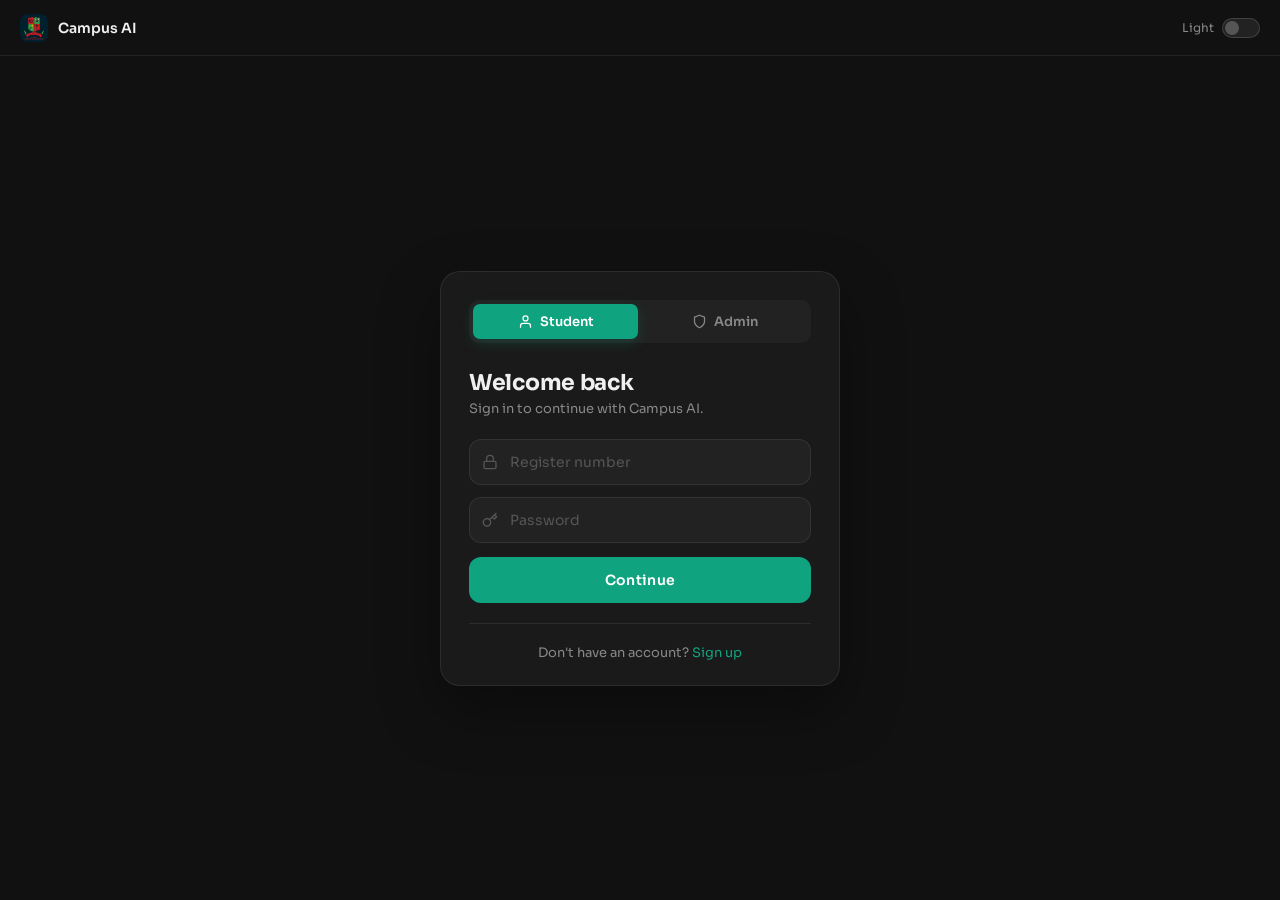
==== commit c133fc16: "Add files via upload" ====
--- a/admin.html
+++ b/admin.html
@@ -7,6 +7,166 @@
   <title>Admin Panel — Campus AI</title>
   <link rel="icon" href="clg_logo.png" type="image/png" />
   <link rel="stylesheet" href="admin.css" />
+  <style>
+    /* ── Timetable specific styles ── */
+    .tt-dept-bar {
+      display: flex;
+      flex-wrap: wrap;
+      gap: 8px;
+      margin-bottom: 20px;
+    }
+
+    .tt-dept-pill {
+      display: inline-flex;
+      align-items: center;
+      gap: 6px;
+      padding: 7px 14px;
+      border-radius: 999px;
+      font-size: 13px;
+      font-weight: 600;
+      background: var(--bg-3);
+      color: var(--tx-2);
+      border: 1px solid var(--bd);
+      cursor: pointer;
+      transition: 0.14s;
+    }
+    .tt-dept-pill:hover { background: var(--bg-4); color: var(--tx); }
+    .tt-dept-pill.active { background: var(--ac-dim); color: var(--ac); border-color: var(--ac); }
+    .tt-dept-pill.add-pill { color: var(--tx-3); border-style: dashed; }
+    .tt-dept-pill.add-pill:hover { color: var(--ac); border-color: var(--ac); }
+
+    .tt-dept-del {
+      font-size: 15px;
+      line-height: 1;
+      color: currentColor;
+      opacity: 0.5;
+      padding: 0 2px;
+      border-radius: 4px;
+      transition: opacity 0.14s;
+    }
+    .tt-dept-del:hover { opacity: 1; color: var(--red); }
+
+    .tt-year-bar {
+      display: flex;
+      flex-wrap: wrap;
+      gap: 6px;
+      margin-bottom: 16px;
+    }
+
+    .tt-year-pill {
+      display: inline-flex;
+      align-items: center;
+      gap: 5px;
+      padding: 6px 14px;
+      border-radius: 8px;
+      font-size: 13px;
+      font-weight: 600;
+      background: var(--bg-3);
+      color: var(--tx-2);
+      border: 1px solid var(--bd);
+      cursor: pointer;
+      transition: 0.14s;
+    }
+    .tt-year-pill:hover { background: var(--bg-4); color: var(--tx); }
+    .tt-year-pill.active { background: var(--ac-dim); color: var(--ac); border-color: var(--ac); }
+    .tt-year-pill.add-pill { color: var(--tx-3); border-style: dashed; }
+    .tt-year-pill.add-pill:hover { color: var(--ac); border-color: var(--ac); }
+
+    .tt-year-del {
+      font-size: 14px;
+      opacity: 0.5;
+      transition: opacity 0.14s;
+    }
+    .tt-year-del:hover { opacity: 1; color: var(--red); }
+
+    .tt-do-bar {
+      display: flex;
+      flex-wrap: wrap;
+      gap: 6px;
+      margin-bottom: 20px;
+    }
+
+    .tt-do-pill {
+      padding: 6px 16px;
+      border-radius: 8px;
+      font-size: 13px;
+      font-weight: 600;
+      background: var(--bg-3);
+      color: var(--tx-2);
+      border: 1px solid var(--bd);
+      cursor: pointer;
+      transition: 0.14s;
+    }
+    .tt-do-pill:hover { background: var(--bg-4); color: var(--tx); }
+    .tt-do-pill.active { background: var(--ac-dim); color: var(--ac); border-color: var(--ac); }
+
+    .tt-grid {
+      display: flex;
+      flex-direction: column;
+      gap: 8px;
+      margin-bottom: 16px;
+    }
+
+    .tt-grid-row {
+      display: flex;
+      align-items: center;
+      gap: 12px;
+      padding: 10px 14px;
+      background: var(--bg-2);
+      border: 1px solid var(--bd);
+      border-radius: 10px;
+      transition: border-color 0.14s;
+    }
+    .tt-grid-row:hover { border-color: var(--bd-hover); }
+
+    .tt-period-label {
+      font-size: 12px;
+      font-weight: 600;
+      color: var(--tx-3);
+      text-transform: uppercase;
+      letter-spacing: 0.05em;
+      width: 68px;
+      flex-shrink: 0;
+    }
+
+    .tt-subject-input {
+      flex: 1;
+      background: var(--bg-3);
+      border: 1px solid var(--bd);
+      color: var(--tx);
+      border-radius: 8px;
+      padding: 8px 12px;
+      font-size: 13px;
+      font-family: inherit;
+      outline: none;
+      transition: border-color 0.14s, box-shadow 0.14s;
+    }
+    .tt-subject-input:focus { border-color: var(--ac); box-shadow: 0 0 0 2px var(--ac-dim); }
+    .tt-subject-input.saved-ok { border-color: var(--ac); background: rgba(16,163,127,0.08); }
+    .tt-subject-input.saved-err { border-color: var(--red); background: rgba(239,68,68,0.08); }
+
+    .tt-grid-actions {
+      display: flex;
+      gap: 10px;
+      align-items: center;
+      padding-top: 4px;
+    }
+
+    #tt-year-section {
+      background: var(--bg-2);
+      border: 1px solid var(--bd);
+      border-radius: 12px;
+      padding: 18px;
+    }
+
+    #tt-do-section {
+      margin-top: 16px;
+    }
+
+    #tt-grid-section {
+      margin-top: 4px;
+    }
+  </style>
 </head>
 <body>
 
@@ -51,7 +211,6 @@
   <!-- ── MAIN ── -->
   <main class="main-content">
 
-    <!-- Mobile header -->
     <header class="mobile-header">
       <button class="hamburger" id="hamburger" onclick="toggleSidebar()">
         <span></span><span></span><span></span>
@@ -59,96 +218,46 @@
       <span>Campus AI Admin</span>
     </header>
 
-    <!-- ══════════════════════════════════
-         TAB: DAY ORDERS
-    ══════════════════════════════════ -->
+    <!-- ══════════════ DAY ORDERS ══════════════ -->
     <section class="tab-panel active" id="tab-day-orders">
       <div class="panel-header">
         <div>
           <h1 class="panel-title">Day Order Overrides</h1>
-          <p class="panel-sub">Override the day order for any date — set it to Holiday (0) or a specific order (1–6).</p>
+          <p class="panel-sub">Override the day order for any date.</p>
         </div>
         <button class="btn btn-primary" onclick="openDOModal()">+ Add Override</button>
       </div>
-
       <div class="card">
         <div class="card-body">
           <div id="do-loading" class="loading-row">Loading...</div>
           <table class="data-table" id="do-table" style="display:none;">
-            <thead>
-              <tr>
-                <th>Date</th>
-                <th>Day</th>
-                <th>Day Order</th>
-                <th>Reason</th>
-                <th>Actions</th>
-              </tr>
-            </thead>
+            <thead><tr><th>Date</th><th>Day</th><th>Day Order</th><th>Reason</th><th>Actions</th></tr></thead>
             <tbody id="do-tbody"></tbody>
           </table>
-          <div id="do-empty" class="empty-state" style="display:none;">
-            No overrides yet. The system uses the default calendar from rr.txt.
-          </div>
+          <div id="do-empty" class="empty-state" style="display:none;">No overrides yet.</div>
         </div>
       </div>
     </section>
 
-    <!-- ══════════════════════════════════
-         TAB: TIMETABLE
-    ══════════════════════════════════ -->
+    <!-- ══════════════ TIMETABLE ══════════════ -->
     <section class="tab-panel" id="tab-timetable">
       <div class="panel-header">
         <div>
           <h1 class="panel-title">Timetable Editor</h1>
-          <p class="panel-sub">Edit subjects per Year × Day Order × Period. DB entries override rr.txt.</p>
-        </div>
-        <button class="btn btn-primary" onclick="openTTModal()">+ Add / Edit Slot</button>
-      </div>
-
-      <!-- Filters -->
-      <div class="filter-bar">
-        <label>Year
-          <select id="tt-filter-year" onchange="renderTimetable()">
-            <option value="1">Year 1</option>
-            <option value="2">Year 2</option>
-            <option value="3">Year 3</option>
-          </select>
-        </label>
-        <label>Day Order
-          <select id="tt-filter-do" onchange="renderTimetable()">
-            <option value="1">I</option>
-            <option value="2">II</option>
-            <option value="3">III</option>
-            <option value="4">IV</option>
-            <option value="5">V</option>
-            <option value="6">VI</option>
-          </select>
-        </label>
-      </div>
-
-      <div class="card">
-        <div class="card-body">
-          <div id="tt-loading" class="loading-row">Loading...</div>
-          <table class="data-table" id="tt-table" style="display:none;">
-            <thead>
-              <tr>
-                <th>Period</th>
-                <th>Subject</th>
-                <th>Actions</th>
-              </tr>
-            </thead>
-            <tbody id="tt-tbody"></tbody>
-          </table>
-          <div id="tt-empty" class="empty-state" style="display:none;">
-            No DB entries for this filter — the chatbot uses rr.txt for this combination.
-          </div>
-        </div>
-      </div>
+          <p class="panel-sub">Manage timetables by degree, year, and day order. Click a cell to edit, then Save All.</p>
+        </div>
+      </div>
+
+      <!-- Degree pills -->
+      <div id="tt-dept-bar" class="tt-dept-bar">
+        <div class="loading-row">Loading...</div>
+      </div>
+
+      <!-- Year + DO + Grid — all rendered by JS -->
+      <div id="tt-year-section"></div>
     </section>
 
-    <!-- ══════════════════════════════════
-         TAB: ANNOUNCEMENTS
-    ══════════════════════════════════ -->
+    <!-- ══════════════ ANNOUNCEMENTS ══════════════ -->
     <section class="tab-panel" id="tab-announcements">
       <div class="panel-header">
         <div>
@@ -157,7 +266,6 @@
         </div>
         <button class="btn btn-primary" onclick="openAnnModal()">+ New Announcement</button>
       </div>
-
       <div class="card">
         <div class="card-body">
           <div id="ann-loading" class="loading-row">Loading...</div>
@@ -167,31 +275,21 @@
       </div>
     </section>
 
-    <!-- ══════════════════════════════════
-         TAB: STUDENTS
-    ══════════════════════════════════ -->
+    <!-- ══════════════ STUDENTS ══════════════ -->
     <section class="tab-panel" id="tab-students">
       <div class="panel-header">
         <div>
           <h1 class="panel-title">Registered Students</h1>
           <p class="panel-sub">All students who have created an account.</p>
         </div>
-        <input type="search" class="search-input" id="student-search" placeholder="Search by name or reg. no…" oninput="filterStudents()" />
-      </div>
-
+        <input type="search" class="search-input" id="student-search"
+               placeholder="Search by name or reg. no…" oninput="filterStudents()" />
+      </div>
       <div class="card">
         <div class="card-body">
           <div id="stu-loading" class="loading-row">Loading...</div>
           <table class="data-table" id="stu-table" style="display:none;">
-            <thead>
-              <tr>
-                <th>Name</th>
-                <th>Reg. No.</th>
-                <th>Department</th>
-                <th>Year</th>
-                <th>Actions</th>
-              </tr>
-            </thead>
+            <thead><tr><th>Name</th><th>Reg. No.</th><th>Department</th><th>Year</th><th>Actions</th></tr></thead>
             <tbody id="stu-tbody"></tbody>
           </table>
           <div id="stu-empty" class="empty-state" style="display:none;">No students found.</div>
@@ -199,11 +297,11 @@
       </div>
     </section>
 
-  </main><!-- /main-content -->
-
-  <!-- ══════════════════════════════════════════════════════════
+  </main>
+
+  <!-- ══════════════════════════════════════════
        MODALS
-  ══════════════════════════════════════════════════════════ -->
+  ══════════════════════════════════════════ -->
 
   <!-- Day Order Modal -->
   <div class="modal-overlay" id="do-modal">
@@ -217,12 +315,9 @@
         <label>Day Order
           <select id="do-value">
             <option value="0">0 — Holiday (no classes)</option>
-            <option value="1">1</option>
-            <option value="2">2</option>
-            <option value="3">3</option>
-            <option value="4">4</option>
-            <option value="5">5</option>
-            <option value="6">6</option>
+            <option value="1">1</option><option value="2">2</option>
+            <option value="3">3</option><option value="4">4</option>
+            <option value="5">5</option><option value="6">6</option>
           </select>
         </label>
         <label>Reason (optional) <input type="text" id="do-reason" placeholder="e.g. Unexpected holiday" /></label>
@@ -234,40 +329,40 @@
     </div>
   </div>
 
-  <!-- Timetable Modal -->
-  <div class="modal-overlay" id="tt-modal">
-    <div class="modal">
+  <!-- Add Degree Modal -->
+  <div class="modal-overlay" id="add-dept-modal">
+    <div class="modal modal-sm">
       <div class="modal-header">
-        <h2>Edit Timetable Slot</h2>
-        <button class="modal-close" onclick="closeTTModal()">✕</button>
+        <h2>Add Degree</h2>
+        <button class="modal-close" onclick="closeAddDeptModal()">✕</button>
       </div>
       <div class="modal-body">
-        <label>Year
-          <select id="tt-year">
-            <option value="1">Year 1</option>
-            <option value="2">Year 2</option>
-            <option value="3">Year 3</option>
-          </select>
+        <label>Degree Name
+          <input type="text" id="new-dept-name" placeholder="e.g. B.Sc AI, B.Com, B.Sc CS" />
         </label>
-        <label>Day Order
-          <select id="tt-do">
-            <option value="1">I</option><option value="2">II</option>
-            <option value="3">III</option><option value="4">IV</option>
-            <option value="5">V</option><option value="6">VI</option>
-          </select>
+      </div>
+      <div class="modal-footer">
+        <button class="btn btn-ghost" onclick="closeAddDeptModal()">Cancel</button>
+        <button class="btn btn-primary" onclick="saveNewDept()">Add</button>
+      </div>
+    </div>
+  </div>
+
+  <!-- Add Year Modal -->
+  <div class="modal-overlay" id="add-year-modal">
+    <div class="modal modal-sm">
+      <div class="modal-header">
+        <h2>Add Year</h2>
+        <button class="modal-close" onclick="closeAddYearModal()">✕</button>
+      </div>
+      <div class="modal-body">
+        <label>Year Number
+          <input type="number" id="new-year-num" placeholder="e.g. 1, 2, 3" min="1" max="10" />
         </label>
-        <label>Period
-          <select id="tt-period">
-            <option value="1">1</option><option value="2">2</option>
-            <option value="3">3</option><option value="4">4</option>
-            <option value="5">5</option>
-          </select>
-        </label>
-        <label>Subject <input type="text" id="tt-subject" placeholder="e.g. Python Theory (JM)" /></label>
       </div>
       <div class="modal-footer">
-        <button class="btn btn-ghost" onclick="closeTTModal()">Cancel</button>
-        <button class="btn btn-primary" onclick="saveTimetableSlot()">Save</button>
+        <button class="btn btn-ghost" onclick="closeAddYearModal()">Cancel</button>
+        <button class="btn btn-primary" onclick="saveNewYear()">Add</button>
       </div>
     </div>
   </div>
@@ -309,8 +404,8 @@
         <p id="confirm-msg">Are you sure?</p>
       </div>
       <div class="modal-footer">
-        <button class="btn btn-ghost"   onclick="closeConfirm()">Cancel</button>
-        <button class="btn btn-danger"  id="confirm-ok">Delete</button>
+        <button class="btn btn-ghost"  onclick="closeConfirm()">Cancel</button>
+        <button class="btn btn-danger" id="confirm-ok">Delete</button>
       </div>
     </div>
   </div>
